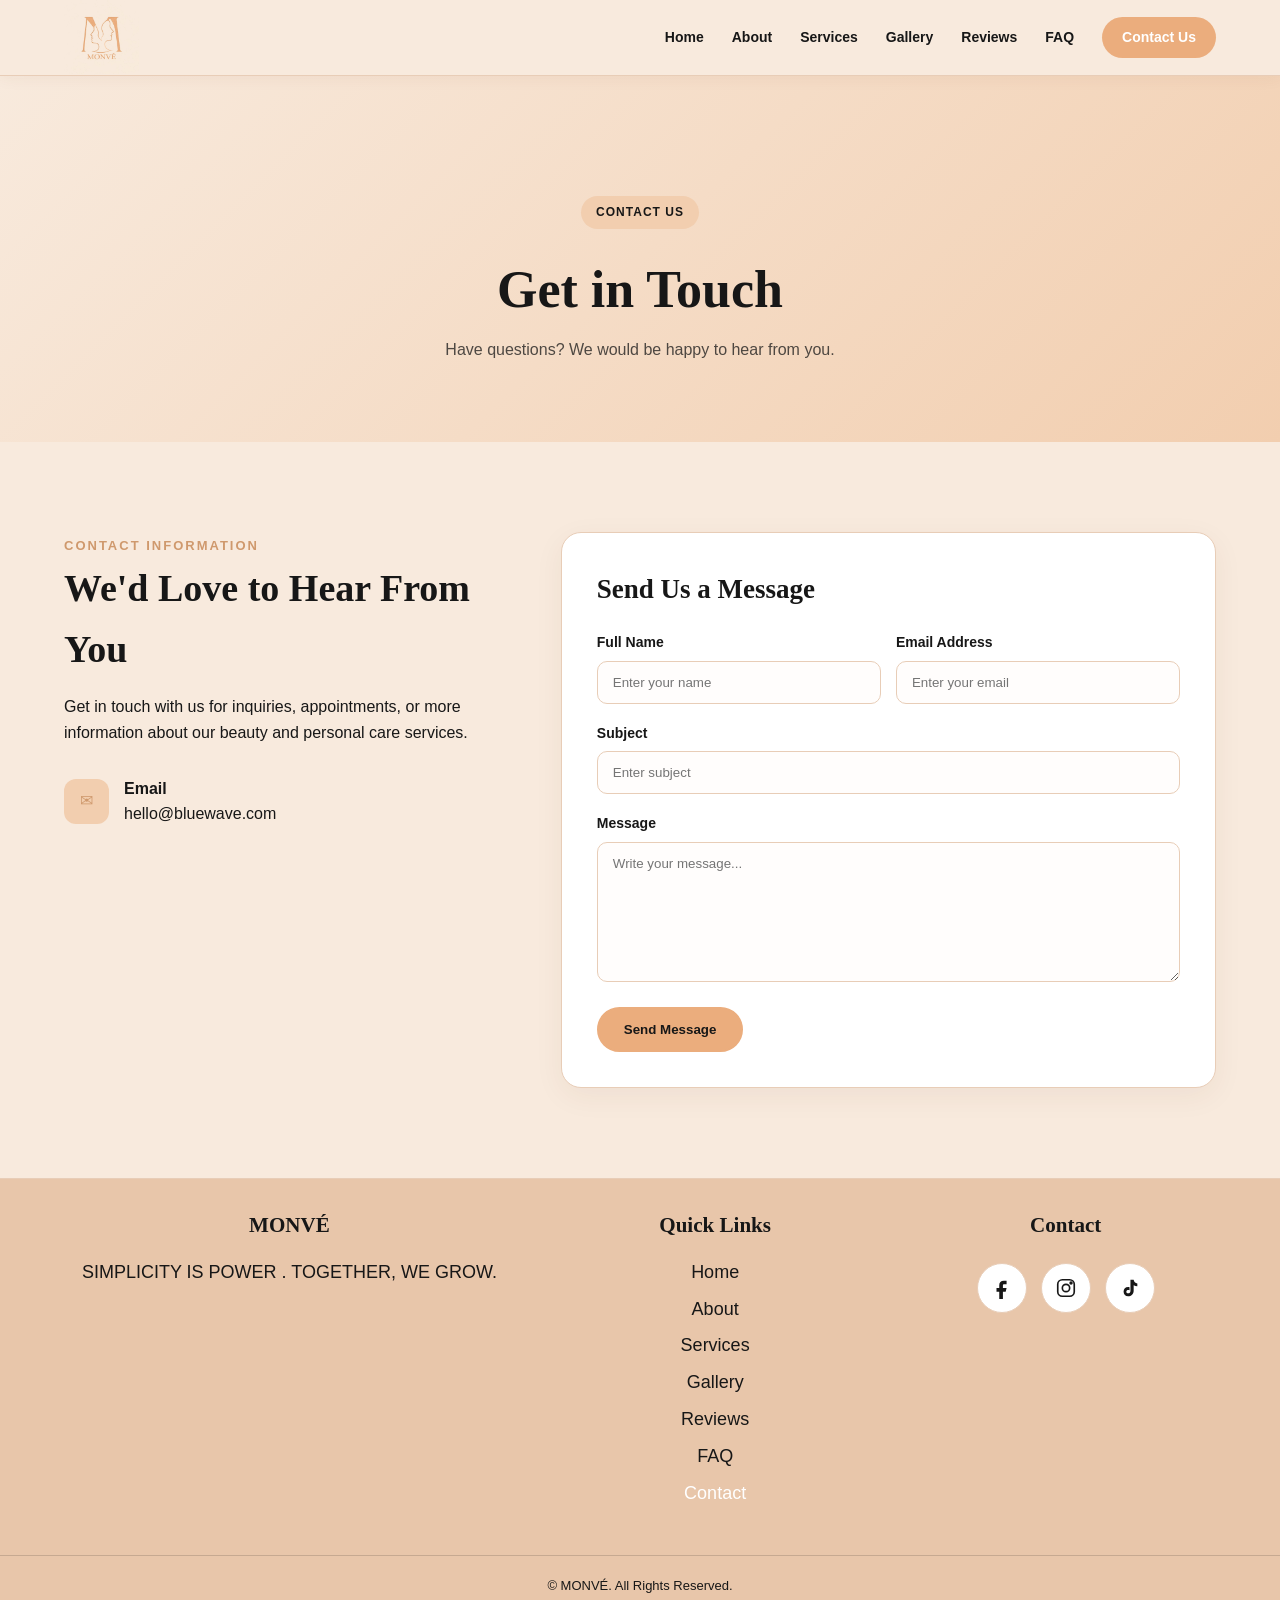
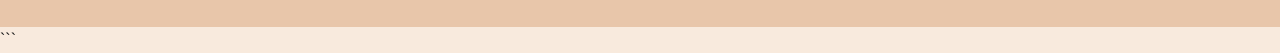
==== contact.html @ e546519e "deployongooglesite" ====
<!DOCTYPE html>
<html lang="en">

<head>
    <meta charset="UTF-8">
    <meta name="viewport" content="width=device-width, initial-scale=1.0">
    <title>BlueWave | Contact</title>
    <link rel="stylesheet" href="css/style.css">
</head>

<body>

    <header>
        <div class="container navbar">

            <a href="index.html" class="logo">
                <img src="images/monve-logo.png" alt="MONVÉ Logo" class="logo-image">
            </a>

            <button class="menu-btn" id="menuBtn">☰</button>

            <nav id="navLinks">
                <a href="index.html">Home</a>
                <a href="about.html">About</a>
                <a href="services.html">Services</a>
                <a href="gallery.html">Gallery</a>
                <a href="reviews.html">Reviews</a>
                <a href="faq.html">FAQ</a>
                <a href="contact.html" class="nav-contact active1">Contact Us</a>
            </nav>

        </div>
    </header>


    <main>

        <section class="page-hero">

            <div class="container">

                <span class="badge">CONTACT US</span>

                <h1>Get in Touch</h1>

                <p>
                    Have questions? We would be happy
                    to hear from you.
                </p>

            </div>

        </section>


        <section class="section">

            <div class="container contact-layout">


                <!-- CONTACT INFORMATION -->

                <div class="contact-info">

                    <span class="small-title">
                        CONTACT INFORMATION
                    </span>

                    <h2>We'd Love to Hear From You</h2>

                    <p>
                        Get in touch with us for inquiries, appointments, or more information about our beauty and
                        personal care services.
                    </p>





                    <div class="contact-item">

                        <div class="contact-icon">
                            ✉
                        </div>

                        <div>
                            <strong>Email</strong>
                            <span>
                                hello@bluewave.com
                            </span>
                        </div>

                    </div>

                </div>


                <!-- FORM -->

                <div class="contact-form">

                    <h3>Send Us a Message</h3>

                    <form id="contactForm">

                        <div class="form-row">

                            <div class="form-group">

                                <label>Full Name</label>

                                <input type="text" placeholder="Enter your name" required>

                            </div>


                            <div class="form-group">

                                <label>Email Address</label>

                                <input type="email" placeholder="Enter your email" required>

                            </div>

                        </div>


                        <div class="form-group">

                            <label>Subject</label>

                            <input type="text" placeholder="Enter subject" required>

                        </div>


                        <div class="form-group">

                            <label>Message</label>

                            <textarea placeholder="Write your message..." required></textarea>

                        </div>


                        <button type="submit" class="btn">
                            Send Message
                        </button>


                        <p class="form-message" id="formMessage">
                            ✓ Thank you! Your message has been
                            received.
                        </p>

                    </form>

                </div>

            </div>

        </section>

    </main>


    <footer>
        <div class="container footer-grid">

            <div>
                <h3>MONVÉ</h3>
                <p>
                    SIMPLICITY IS POWER . TOGETHER, WE GROW.
                </p>
            </div>

            <div>
                <h3>Quick Links</h3>
                <a href="index.html">Home</a>
                <a href="about.html">About</a>
                <a href="services.html">Services</a>
                <a href="gallery.html">Gallery</a>
                <a href="reviews.html">Reviews</a>
                <a href="faq.html">FAQ</a>
                <a href="contact.html" class="active2">Contact</a>
            </div>

            <div>
                <h3>Contact</h3>
                <div class="social-links">

                    <!-- Facebook -->
                    <a href="https://www.facebook.com/profile.php?id=61584076370731" target="_blank"
                        rel="noopener noreferrer" aria-label="Facebook">

                        <svg viewBox="0 0 24 24" aria-hidden="true">
                            <path d="M14 8h3V4h-3c-3.31 0-5 1.69-5 5v3H6v4h3v8h4v-8h3l1-4h-4V9c0-.67.33-1 1-1z" />
                        </svg>

                    </a>


                    <!-- Instagram -->
                    <a href="https://www.instagram.com/monvebeauty?utm_source=ig_web_button_share_sheet&stkn=ZDNlZDc0MzIxNw=="
                        target="_blank" rel="noopener noreferrer" aria-label="Instagram">

                        <svg viewBox="0 0 24 24" aria-hidden="true">
                            <rect x="3" y="3" width="18" height="18" rx="5" ry="5"></rect>
                            <circle cx="12" cy="12" r="4"></circle>
                            <circle cx="17.5" cy="6.5" r="1"></circle>
                        </svg>

                    </a>


                    <!-- TikTok -->
                    <a href="https://www.tiktok.com/@monvebeauty" target="_blank" rel="noopener noreferrer"
                        aria-label="TikTok">

                        <svg viewBox="0 0 24 24" aria-hidden="true">
                            <path
                                d="M16 3c.4 2.2 1.7 3.7 4 4v3.2c-1.5 0-2.9-.4-4-1.1V15c0 3.8-2.7 6-6 6-3 0-5-2.2-5-5s2-5 5-5c.5 0 1 .1 1.5.2v3.3c-.5-.2-1-.3-1.5-.3-1.1 0-2 .7-2 1.8s.9 1.8 2 1.8c1.4 0 2.5-.8 2.5-2.8V3H16z" />
                        </svg>

                    </a>

                </div>
            </div>

        </div>

        <div class="copyright">
            © MONVÉ. All Rights Reserved.
        </div>
    </footer>


    <script src="js/script.js"></script>

</body>

</html>
```
---- css/style.css ----
/* =========================================
   MONVÉ COLOR PALETTE
========================================= */

:root {
    --cream: #F8EADD;
    --ivory: #F8EADA;

    --champagne: #EBAD7D;
    --warm-gold: #DBA377;
    --deep-caramel: #CF996D;

    --soft-peach: #F2CEAF;

    --white: #FFFFFF;
    --black: #171717;

    --border: #E8CDB7;
    --light-section: #FBF3EC;
}


/* =========================================
   RESET
========================================= */

* {
    margin: 0;
    padding: 0;
    box-sizing: border-box;
    scroll-behavior: smooth;
}

body {
    font-family: Arial, Helvetica, sans-serif;
    color: var(--black);
    background: var(--cream);
    line-height: 1.6;
}

a {
    text-decoration: none;
    color: var(--black);
}

img {
    max-width: 100%;
    display: block;
}

button,
input,
textarea {
    font-family: inherit;
}

.container {
    width: 90%;
    max-width: 1200px;
    margin: auto;
}

.section {
    padding: 90px 0;
}

.center {
    text-align: center;
}

.max-text {
    max-width: 700px;
    margin: 15px auto;
}


/* =========================================
   HEADER
========================================= */

header {
    position: fixed;
    width: 100%;
    top: 0;
    left: 0;
    z-index: 1000;

    background: rgba(248, 234, 221, 0.96);

    box-shadow:
        0 2px 15px rgba(100, 60, 30, 0.08);
}

.navbar {
    height: 75px;

    display: flex;
    align-items: center;
    justify-content: space-between;
}


/* LOGO */

.logo {
    display: flex;
    align-items: center;
    gap: 10px;

    font-size: 23px;
    font-weight: bold;

    letter-spacing: 1px;
}
.logo img.logo-image {
    width: 75px;
    height: auto;
    max-width: none;
    display: block;
}
.logo-icon {
    width: 40px;
    height: 40px;

    border-radius: 50%;

    background: var(--champagne);

    color: var(--black);

    display: flex;
    align-items: center;
    justify-content: center;

    font-family: Georgia, serif;
    font-size: 20px;
}


/* NAVIGATION */

nav {
    display: flex;
    align-items: center;
    gap: 30px;
}

nav a {
    font-size: 14px;
    font-weight: 600;

    transition: 0.3s;
}

nav a:hover,
nav a.active {
    color: var(--deep-caramel);
}

nav a.active1 {

    color: white;
}a.active2 {

    color: white;
}

/* CONTACT NAV */

.nav-contact {
    background: var(--champagne);

    padding: 9px 20px;

    border-radius: 25px;

    transition: 0.3s;
}

.nav-contact:hover {
    background: var(--deep-caramel);

    color: var(--white);
}


/* MOBILE MENU */

.menu-btn {
    display: none;

    border: none;
    background: none;

    font-size: 28px;

    color: var(--black);

    cursor: pointer;
}


/* =========================================
   BUTTON
========================================= */

.btn {
    display: inline-block;

    padding: 13px 25px;

    border-radius: 30px;

    background: var(--champagne);

    border: 2px solid var(--champagne);

    color: var(--black);

    font-weight: bold;

    transition: 0.3s;

    cursor: pointer;
}

.btn:hover {
    background: var(--deep-caramel);

    border-color: var(--deep-caramel);

    color: var(--white);

    transform: translateY(-2px);
}

.btn-outline {
    background: transparent;

    border-color: var(--warm-gold);

    margin-left: 10px;
}

.btn-outline:hover {
    background: var(--warm-gold);

    color: var(--black);
}


/* =========================================
   HOME HERO
========================================= */

.hero {
    min-height: 90vh;

    display: flex;
    align-items: center;

    padding-top: 75px;

    background:
        linear-gradient(135deg,
            var(--cream) 55%,
            var(--soft-peach));
}

.hero-content {
    display: grid;

    grid-template-columns:
        1.1fr 0.9fr;

    gap: 60px;

    align-items: center;
}

.hero-text {
    position: relative;
}

.badge {
    display: inline-block;

    background: var(--soft-peach);

    color: var(--black);

    padding: 7px 15px;

    border-radius: 20px;

    font-size: 12px;

    font-weight: bold;

    letter-spacing: 1px;

    margin-bottom: 20px;
}

.hero h1 {
    font-family: Georgia, "Times New Roman", serif;

    font-size: 58px;

    line-height: 1.1;

    margin-bottom: 20px;

    color: var(--black);
}

.hero p {
    max-width: 550px;

    margin-bottom: 30px;

    color: var(--black);
}

.hero-buttons {
    display: flex;
    align-items: center;
    flex-wrap: wrap;
}


/* HERO IMAGE */

.hero-image {
    position: relative;
}

.hero-image img {
    height: 480px;

    width: 100%;

    object-fit: cover;

    border-radius: 30px;

    border: 5px solid rgba(255, 255, 255, 0.7);
}




/* =========================================
   PAGE HERO
========================================= */

.page-hero {
    padding: 170px 0 90px;

    background:
        linear-gradient(135deg,
            var(--cream),
            var(--soft-peach));

    text-align: center;
}

.page-hero h1 {
    font-family: Georgia, "Times New Roman", serif;

    font-size: 50px;

    margin-bottom: 15px;
}

.page-hero p {
    max-width: 600px;

    margin: auto;
}


/* =========================================
   SECTION
========================================= */

.light-section {
    background: var(--light-section);
}

.section-heading {
    text-align: center;

    margin-bottom: 50px;
}

.section-heading h2,
.two-column h2,
.contact-info h2 {
    font-family: Georgia, "Times New Roman", serif;

    font-size: 38px;

    margin-bottom: 15px;
}

.section-heading p {
    max-width: 650px;

    margin: auto;
}

.small-title {
    font-size: 13px;

    font-weight: bold;
    text-align: justify;
    color: var(--deep-caramel);

    letter-spacing: 2px;
}


/* =========================================
   TWO COLUMN
========================================= */

.two-column {
    display: grid;

    grid-template-columns: 1fr 1fr;

    gap: 60px;

    align-items: center;
}

.rounded-image {
    width: 100%;
    max-width: 500px;
    height: auto;

    display: block;
    margin: 0 auto;

    object-fit: contain;

    border-radius: 20px;
}

.two-column p {
    margin-bottom: 20px;
}

.text-link {
    color: var(--deep-caramel);

    font-weight: bold;

    transition: 0.3s;
}

.text-link:hover {
    color: var(--champagne);
}


/* =========================================
   CARDS
========================================= */

.cards {
    display: grid;

    gap: 25px;
}

.three-cards {
    grid-template-columns:
        repeat(3, 1fr);
}

.card {
    background: var(--white);

    padding: 35px 25px;

    border-radius: 20px;

    text-align: center;

    border: 1px solid var(--border);

    box-shadow:
        0 8px 30px rgba(80, 50, 30, 0.06);

    transition: 0.3s;
}

.card:hover {
    transform: translateY(-8px);

    border-color: var(--champagne);

    box-shadow:
        0 15px 35px rgba(80, 50, 30, 0.12);
}

.card .icon {
    width: 65px;

    height: 65px;

    margin: 0 auto 20px;

    background: var(--soft-peach);

    color: var(--deep-caramel);

    border-radius: 18px;

    display: flex;

    align-items: center;

    justify-content: center;

    font-size: 25px;

    font-weight: bold;
}

.card h3 {
    margin-bottom: 12px;
}


/* =========================================
   CTA
========================================= */

.cta {
    background:
        linear-gradient(135deg,
            var(--soft-peach),
            var(--champagne));

    padding: 60px;

    border-radius: 25px;

    text-align: center;
}

.cta h2 {
    font-family: Georgia, "Times New Roman", serif;

    font-size: 35px;

    margin-bottom: 15px;
}

.cta p {
    max-width: 650px;

    margin: 0 auto 25px;
}


/* =========================================
   GALLERY
========================================= */

.gallery-grid {
    display: grid;
    grid-template-columns: repeat(3, 1fr);
    gap: 18px;
}

.gallery-item {
    width: 100%;
    height: 400px;
    position: relative;
    overflow: hidden;
    border-radius: 18px;
    background: var(--soft-peach);
}

.gallery-item img {
    width: 100%;
    height: 100%;

    display: block;

    object-fit: contain;
    object-position: center;

    transition: transform 0.4s ease;
}

.gallery-item:hover img {
    transform: scale(1.03);
}

.gallery-overlay {
    position: absolute;
    inset: 0;

    background: rgba(235, 173, 125, 0.88);

    display: flex;
    align-items: center;
    justify-content: center;

    opacity: 0;

    transition: opacity 0.3s ease;

    color: var(--black);
    font-weight: bold;
}

.gallery-item:hover .gallery-overlay {
    opacity: 1;
}


/* =========================================
   CONTACT
========================================= */

.contact-layout {
    display: grid;

    grid-template-columns:
        0.8fr 1.2fr;

    gap: 60px;
}

.contact-info>p {
    margin: 15px 0 30px;
}

.contact-item {
    display: flex;

    align-items: center;

    gap: 15px;

    margin-bottom: 20px;
}

.contact-icon {
    width: 45px;

    height: 45px;

    border-radius: 12px;

    background: var(--soft-peach);

    color: var(--deep-caramel);

    display: flex;

    align-items: center;

    justify-content: center;
}

.contact-item strong {
    display: block;
}

.contact-form {
    background: var(--white);

    padding: 35px;

    border-radius: 20px;

    border: 1px solid var(--border);

    box-shadow:
        0 8px 30px rgba(80, 50, 30, 0.06);
}

.contact-form h3 {
    font-family: Georgia, "Times New Roman", serif;

    font-size: 27px;

    margin-bottom: 20px;
}

.form-row {
    display: grid;

    grid-template-columns: 1fr 1fr;

    gap: 15px;
}

.form-group {
    margin-bottom: 18px;
}

.form-group label {
    display: block;

    font-size: 14px;

    font-weight: bold;

    margin-bottom: 7px;
}

.form-group input,
.form-group textarea {
    width: 100%;

    padding: 13px 15px;

    border: 1px solid var(--border);

    border-radius: 10px;

    outline: none;

    color: var(--black);

    background: #FFFDFC;
}

.form-group input:focus,
.form-group textarea:focus {
    border-color: var(--champagne);

    box-shadow:
        0 0 0 3px rgba(235, 173, 125, 0.15);
}

textarea {
    min-height: 140px;

    resize: vertical;
}

.form-message {
    display: none;

    margin-top: 15px;

    color: #28723d;

    font-weight: bold;
}


/* =========================================
   GALLERY MODAL
========================================= */

.modal {
    display: none;

    position: fixed;

    inset: 0;

    background:
        rgba(23, 23, 23, 0.88);

    z-index: 2000;

    align-items: center;

    justify-content: center;

    padding: 20px;
}

.modal img {
    max-width: 900px;

    max-height: 85vh;

    border-radius: 10px;
}

.close-modal {
    position: absolute;

    right: 30px;

    top: 20px;

    border: none;

    background: none;

    color: var(--white);

    font-size: 45px;

    cursor: pointer;
}


/* =========================================
   FOOTER
========================================= */

footer {
    background: #E8C6AA;

    padding: 55px 0 20px;
    font-size: Large !important;
    color: var(--black);
}

.footer-grid {
    display: grid;

    grid-template-columns:
        1.5fr 1fr 1fr;

    gap: 50px;

    padding-bottom: 40px;
}

footer h3 {
    font-family: Georgia, "Times New Roman", serif;

    margin-bottom: 15px;
}

footer a {
    display: block;

    margin-bottom: 8px;
}

footer a:hover {
    color: var(--deep-caramel);
}

.copyright {
    border-top:
        1px solid rgba(0, 0, 0, 0.15);

    padding-top: 20px;

    text-align: center;

    font-size: 13px;
}


/* =========================================
   RESPONSIVE
========================================= */

@media (max-width: 900px) {

    .hero-content,
    .two-column,
    .contact-layout {
        grid-template-columns: 1fr;
    }

    .hero h1 {
        font-size: 45px;
    }

    .three-cards {
        grid-template-columns:
            repeat(2, 1fr);
    }

    .gallery-grid {
        grid-template-columns:
            repeat(2, 1fr);
    }

    .footer-grid {
        grid-template-columns:
            1fr 1fr;
    }
}


@media (max-width: 650px) {

    .navbar {
        height: 68px;
    }

    .menu-btn {
        display: block;
    }

    nav {
        display: none;

        position: absolute;

        top: 68px;

        left: 0;

        width: 100%;

        background: var(--cream);

        flex-direction: column;

        gap: 0;

        padding: 15px 0;

        box-shadow:
            0 10px 20px rgba(80, 50, 30, 0.08);
    }

    nav.show {
        display: flex;
    }

    nav a {
        padding: 12px;

        width: 100%;

        text-align: center;
    }

    .hero {
        padding-top: 100px;
    }

    .hero h1 {
        font-size: 38px;
    }

    .hero-image img {
        height: 320px;
    }

    .three-cards,
    .gallery-grid,
    .footer-grid {
        grid-template-columns: 1fr;
    }

    .form-row {
        grid-template-columns: 1fr;
    }

    .page-hero h1 {
        font-size: 38px;
    }

    .section {
        padding: 70px 0;
    }

    .cta {
        padding: 40px 20px;
    }

    .btn {
        padding: 11px 19px;
    }
}

.logo img {
    width: 115px;
    height: auto;
    object-fit: contain;
}

/* =========================================
   SOCIAL MEDIA ICONS
========================================= */

.social-links {
    display: flex;
    gap: 14px;
    align-items: center;
    justify-content: center;
    margin-top: 20px;
}

.social-links a {
    width: 50px;
    height: 50px;

    display: flex;
    align-items: center;
    justify-content: center;

    background: #FFFFFF;

    color: #171717;

    border: 1px solid #E8CDB7;

    border-radius: 50%;

    transition: all 0.3s ease;

    text-decoration: none;
}

.social-links svg {
    width: 22px;
    height: 22px;

    fill: currentColor;
}

/* Instagram outline */
.social-links a:nth-child(2) svg {
    fill: none;
    stroke: currentColor;
    stroke-width: 1.8;
}

/* Hover */
.social-links a:hover {
    background: #CF996D;

    color: #FFFFFF;

    border-color: #CF996D;

    transform: translateY(-4px);
}

/* =========================================
   MONVÉ
   REVIEWS + FAQ CSS
========================================= */

:root {

    --cream: #F8EADD;

    --ivory: #F8EADA;

    --champagne: #EBAD7D;

    --warm-gold: #DBA377;

    --deep-caramel: #CF996D;

    --soft-peach: #F2CEAF;

    --white: #FFFFFF;

    --black: #171717;

    --border: #E8CDB7;

    --light-section: #FBF3EC;
}


/* =========================================
   RESET
========================================= */

* {
    margin: 0;
    padding: 0;
    box-sizing: border-box;
}

html {
    scroll-behavior: smooth;
}

body {

    font-family:
        Arial,
        Helvetica,
        sans-serif;

    color: var(--black);

    background: var(--cream);

    line-height: 1.6;
}

a {
    text-decoration: none;

    color: var(--black);
}

.container {

    width: 90%;

    max-width: 1200px;

    margin: auto;
}


/* =========================================
   HEADER
========================================= */

header {

    position: sticky;

    top: 0;

    z-index: 1000;

    background:
        rgba(248, 234, 221, 0.96);

    border-bottom:
        1px solid var(--border);

    box-shadow:
        0 2px 15px rgba(100, 60, 30, 0.06);
}

.navbar {

    min-height: 75px;

    display: flex;

    align-items: center;

    justify-content: space-between;
}


/* LOGO */

.logo {

    font-family:
        Georgia,
        "Times New Roman",
        serif;

    font-size: 28px;

    font-weight: bold;

    letter-spacing: 2px;

    color: var(--black);
}


/* NAV */

nav {

    display: flex;

    align-items: center;

    gap: 28px;
}

nav a {

    font-size: 14px;

    font-weight: 600;

    transition: 0.3s;
}

nav a:hover,
nav a.active {

    color: var(--deep-caramel);
}


/* MOBILE MENU */

.menu-btn {

    display: none;

    border: none;

    background: transparent;

    color: var(--black);

    font-size: 27px;

    cursor: pointer;
}


/* =========================================
   PAGE HERO
========================================= */

.page-hero {

    padding:
        120px 20px 80px;

    text-align: center;

    background:
        linear-gradient(135deg,
            var(--cream),
            var(--soft-peach));
}

.page-hero h1 {

    font-family:
        Georgia,
        "Times New Roman",
        serif;

    font-size: 52px;

    line-height: 1.2;

    margin: 10px 0 15px;
}

.page-hero p {

    max-width: 650px;

    margin: auto;

    opacity: 0.75;
}

.small-title {

    display: inline-block;

    color: var(--deep-caramel);

    font-size: 13px;

    font-weight: bold;

    letter-spacing: 2px;
}


/* =========================================
   GENERAL SECTION
========================================= */

.section {

    padding: 90px 0;
}


/* =========================================
   REVIEWS
========================================= */

.reviews-grid {
    display: grid;
    grid-template-columns: repeat(2, 1fr);
    gap: 25px;
    align-items: stretch;
}

.review-card {
    background: #ffffff;
    padding: 25px;
    border: 1px solid var(--border);
    border-radius: 20px;

    display: flex;
    flex-direction: column;

    height: 100%;
}


/* STARS */

.review-card .stars {
    margin-bottom: 18px;

    font-size: 18px;
    letter-spacing: 3px;

    color: var(--deep-caramel);
}


/* REVIEW TEXT */

.review-card .review-text {
    font-size: 15px;
    line-height: 1.8;

    margin-bottom: 20px;
}


/* =========================================
   REVIEW IMAGE
========================================= */

.review-card .reviewer {
    margin-top: auto;

    display: flex;
    align-items: center;

    gap: 12px;
}


/* IMAGE */

.review-card .review-avatar {

    width: 100%;
    height: 430px;

    display: block;

    object-fit: cover;
    object-position: center;

    border-radius: 12px;

    margin: 0 0 12px 0;
}


/* NAME */

.review-card .reviewer strong {
    display: block;

    font-size: 14px;

    color: #000000;
}




/* =========================================
   FAQ IMAGE GALLERY
========================================= */

.faq-section {
    padding: 90px 0;
    background: var(--light-section);
}

.faq-gallery {
    display: grid;

    grid-template-columns:
        repeat(4, 1fr);

    gap: 20px;
}

.faq-image {
    aspect-ratio: 3 / 4;
}

.faq-image img {
    width: 100%;
    height: 100%;
    object-fit: cover;
}

.faq-image img {
    width: 100%;
    height: 100%;

    display: block;

    object-fit: cover;

    object-position: center;

    transition:
        transform 0.4s ease;
}

.faq-image:hover img {
    transform: scale(1.05);
}
/* =========================================
   SKINCARE RITUAL INTRO
========================================= */

.ritual-intro {
    width: 100%;
    padding: 30px 20px 45px;
    text-align: center;
}

.ritual-content {
    max-width: 850px;
    margin: 0 auto;
}


/* TITLE */

.ritual-content h2 {
    margin: 0 0 18px;

    font-family:
        Georgia,
        "Times New Roman",
        serif;

    font-size: 38px;
    font-weight: 500;

    color: #000000;

    letter-spacing: 0.5px;
}


/* DESCRIPTION */

.ritual-content p {
    max-width: 780px;

    margin: 0 auto 12px;

    font-size: 15px;

    line-height: 1.8;

    color: #000000;
}


/* =========================================
   EXISTING THREE CARDS
========================================= */

.three-cards {
    margin-top: 0;
}


/* =========================================
   RESPONSIVE
========================================= */

@media (max-width: 768px) {

    .ritual-intro {
        padding:
            20px 20px 35px;
    }

    .ritual-content h2 {
        font-size: 30px;
    }

    .ritual-content p {
        font-size: 14px;
        line-height: 1.7;
    }

}

/* =========================================
   FOOTER
========================================= */

footer {

    padding: 30px 0;

    text-align: center;

    background:
        #E8C6AA;

    border-top:
        1px solid var(--border);

    font-size: 13px;
}


/* =========================================
   RESPONSIVE
========================================= */

@media (max-width: 900px) {

    .reviews-grid {

        grid-template-columns:
            repeat(2, 1fr);
    }

}


@media (max-width: 650px) {

    .navbar {

        min-height: 68px;
    }

    .menu-btn {

        display: block;
    }

    nav {

        display: none;

        position: absolute;

        top: 68px;

        left: 0;

        width: 100%;

        background:
            var(--cream);

        flex-direction: column;

        gap: 0;

        padding: 10px 0;

        border-bottom:
            1px solid var(--border);
    }

    nav.show {

        display: flex;
    }

    nav a {

        width: 100%;

        text-align: center;

        padding: 12px;
    }

    .page-hero {

        padding:
            90px 20px 60px;
    }

    .page-hero h1 {

        font-size: 40px;
    }

    .section {

        padding: 65px 0;
    }

    .reviews-grid {

        grid-template-columns: 1fr;
    }

    .review-card {

        padding: 27px;
    }

    .faq-question {

        padding: 18px 20px;
    }

    .faq-answer p {

        padding:
            0 20px 20px;
    }

}

@media (max-width: 900px) {

    .reviews-grid {
        grid-template-columns: repeat(2, 1fr);
    }

}

@media (max-width: 650px) {

    .reviews-grid {
        grid-template-columns: 1fr;
    }

    .review-card {
        padding: 25px;
    }

    .faq-question {
        padding: 18px 20px;
    }

}

@media (max-width: 900px) {

    .faq-gallery {
        grid-template-columns:
            repeat(2, 1fr);
    }

}

@media (max-width: 600px) {

    .faq-gallery {
        grid-template-columns: 1fr;
    }

}
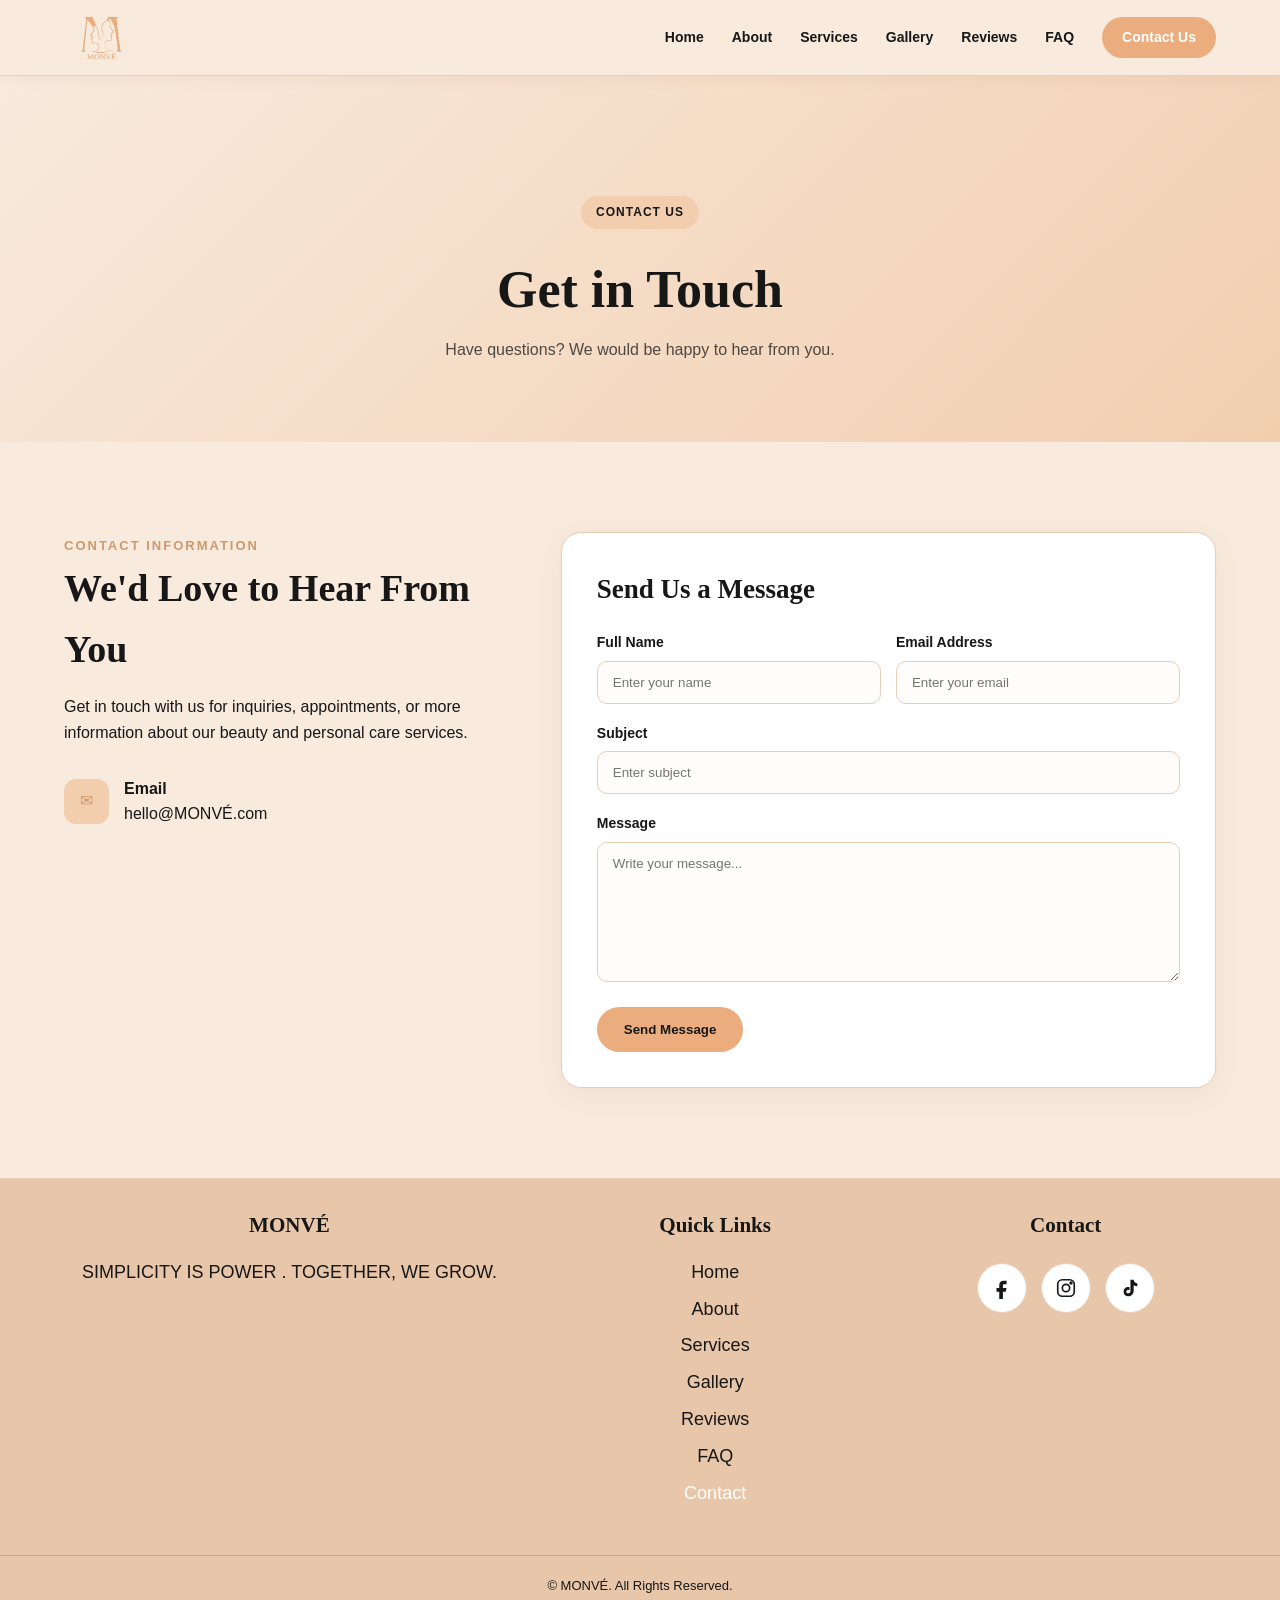
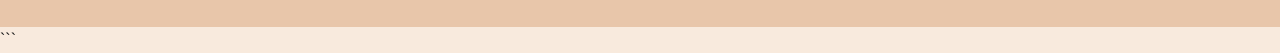
==== commit 59abba01: "MONVÉ" ====
--- a/contact.html
+++ b/contact.html
@@ -86,7 +86,7 @@
                         <div>
                             <strong>Email</strong>
                             <span>
-                                hello@bluewave.com
+                                hello@MONVÉ.com
                             </span>
                         </div>
 
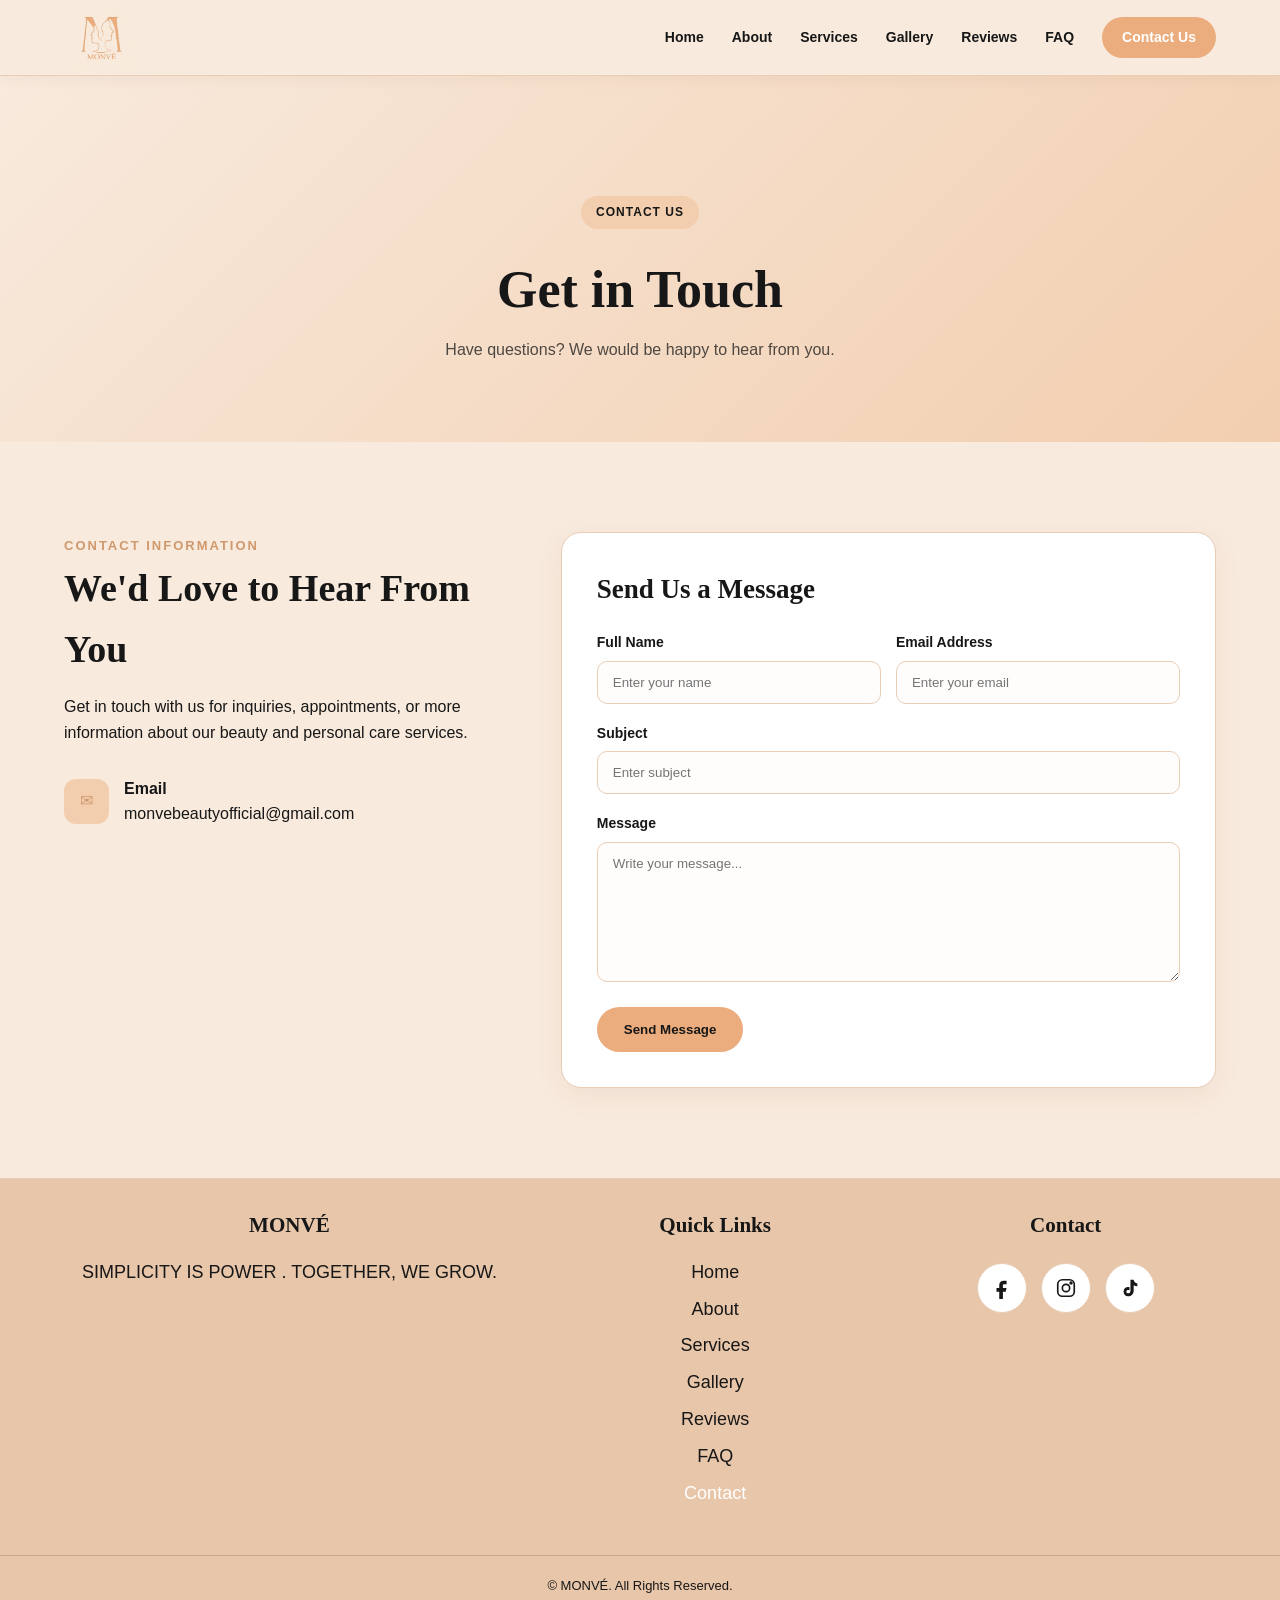
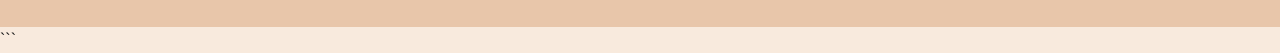
==== commit ef66c65e: "monvebeautyofficial@gmail.com" ====
--- a/contact.html
+++ b/contact.html
@@ -86,7 +86,7 @@
                         <div>
                             <strong>Email</strong>
                             <span>
-                                hello@MONVÉ.com
+                                monvebeautyofficial@gmail.com
                             </span>
                         </div>
 
